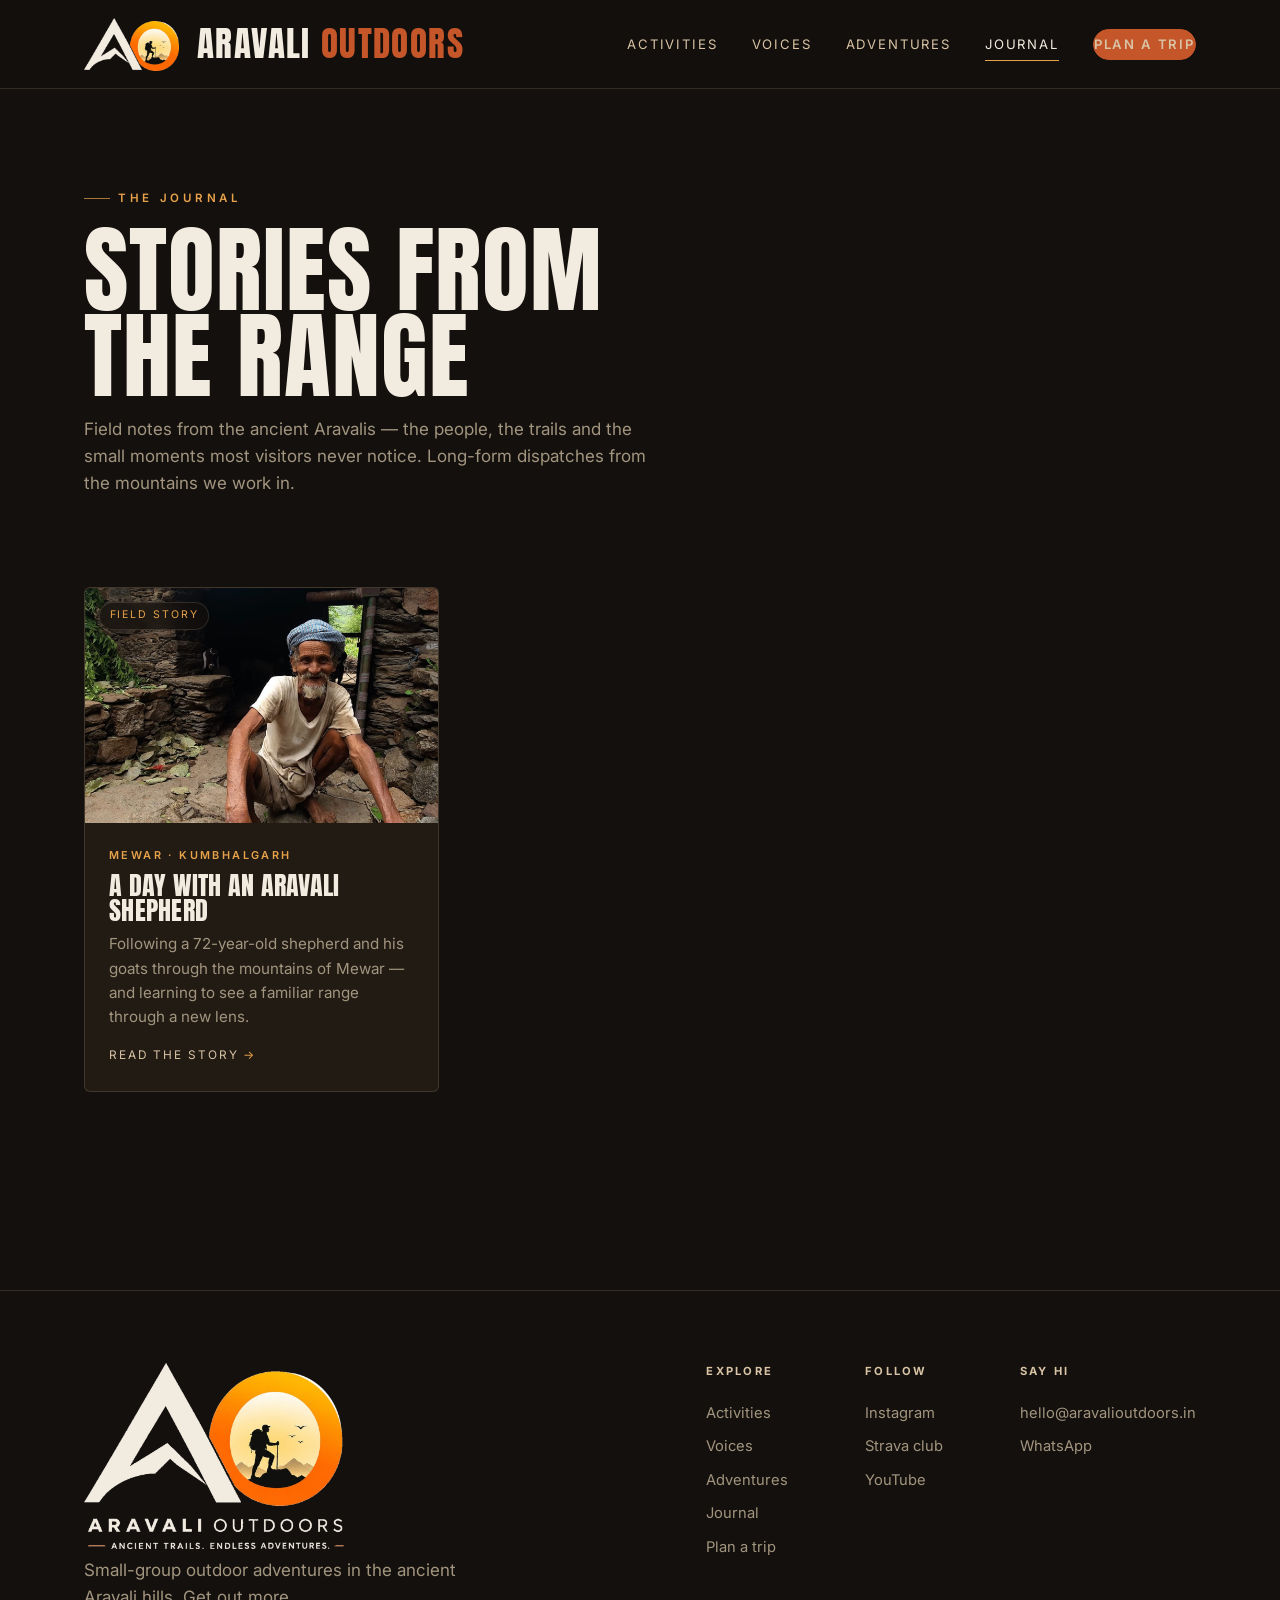
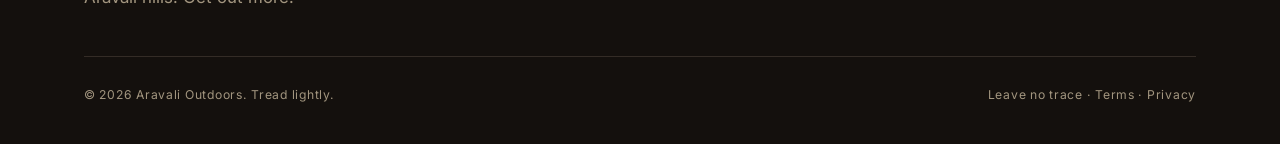
==== blog/index.html @ c0ca6ee9 "added blogs change" ====
<!doctype html>
<html lang="en">
<head>
<meta charset="utf-8" />
<meta name="viewport" content="width=device-width, initial-scale=1" />
<title>The Journal — Stories from the Aravalis · Aravali Outdoors</title>
<meta name="description" content="Field notes and stories from the Aravali hills — the people, the trails and the small moments most visitors never notice. From the team at Aravali Outdoors." />
<link rel="canonical" href="https://aravalioutdoors.com/blog/" />
<link rel="icon" href="../img/logo-favicon.png" />
<meta property="og:type" content="website" />
<meta property="og:title" content="The Journal — Stories from the Aravalis" />
<meta property="og:description" content="Field notes and stories from the ancient Aravali hills." />
<meta property="og:image" content="https://aravalioutdoors.com/img/blog/shepherd-portrait.jpg" />
<meta property="og:url" content="https://aravalioutdoors.com/blog/" />
<link rel="preconnect" href="https://fonts.googleapis.com" />
<link rel="preconnect" href="https://fonts.gstatic.com" crossorigin />
<link href="https://fonts.googleapis.com/css2?family=Anton&family=Fraunces:ital,opsz,wght@1,9..144,400;1,9..144,500&family=Inter:wght@400;500;600&display=swap" rel="stylesheet" />
<link rel="stylesheet" href="../assets/blog.css" />
</head>
<body>

<!-- Nav -->
<header class="nav solid" id="nav">
  <div class="nav-inner">
    <a href="../index.html#top" class="logo" aria-label="Aravali Outdoors home">
      <img class="brand-mark" src="../img/logo-icon-dark.png" alt="" /><span>Aravali<b>Outdoors</b></span>
    </a>
    <nav class="nav-links" aria-label="Primary">
      <a href="../index.html#activities">Activities</a>
      <a href="../index.html#voices">Voices</a>
      <a href="../index.html#adventures">Adventures</a>
      <a href="./index.html" class="active">Journal</a>
      <a href="../index.html#contact" class="btn">Plan a trip</a>
    </nav>
    <button class="nav-toggle" id="navToggle" aria-label="Toggle menu" aria-expanded="false">
      <svg viewBox="0 0 24 24" fill="none" stroke="currentColor" stroke-width="1.6"><path d="M3 6h18M3 12h18M3 18h18"/></svg>
    </button>
  </div>
</header>

<main>
  <section class="blog-hero">
    <div class="wrap">
      <span class="eyebrow">The Journal</span>
      <h1 class="display">Stories from<br>the range</h1>
      <p>Field notes from the ancient Aravalis — the people, the trails and the small moments most visitors never notice. Long-form dispatches from the mountains we work in.</p>
    </div>
  </section>

  <section class="wrap">
    <div class="post-grid">

      <a class="pcard" href="./a-day-with-an-aravali-shepherd.html">
        <div class="pcard-img">
          <img src="../img/blog/shepherd-portrait.jpg" alt="A 72-year-old Aravali shepherd smiling outside his stone hut" loading="lazy" />
        </div>
        <span class="pcard-tier">Field story</span>
        <div class="pcard-body">
          <span class="kicker">Mewar · Kumbhalgarh</span>
          <h3 class="display">A Day with an Aravali Shepherd</h3>
          <p>Following a 72-year-old shepherd and his goats through the mountains of Mewar — and learning to see a familiar range through a new lens.</p>
          <span class="read">Read the story</span>
        </div>
      </a>

    </div>
  </section>
</main>

<!-- Footer -->
<footer>
  <div class="wrap">
    <div class="foot-top">
      <div class="foot-brand">
        <a href="../index.html#top" class="foot-logo"><img src="../img/logo-full-dark.png" alt="Aravali Outdoors — ancient trails, endless adventures" /></a>
        <p>Small-group outdoor adventures in the ancient Aravali hills. Get out more.</p>
      </div>
      <div class="foot-cols">
        <div class="foot-col"><h4>Explore</h4>
          <a href="../index.html#activities">Activities</a><a href="../index.html#voices">Voices</a><a href="../index.html#adventures">Adventures</a><a href="./index.html">Journal</a><a href="../index.html#contact">Plan a trip</a>
        </div>
        <div class="foot-col"><h4>Follow</h4>
          <a href="#" onclick="return false">Instagram</a><a href="#" onclick="return false">Strava club</a><a href="#" onclick="return false">YouTube</a>
        </div>
        <div class="foot-col"><h4>Say hi</h4>
          <a href="mailto:hello@aravalioutdoors.in">hello@aravalioutdoors.in</a><a href="https://wa.me/919999999999" target="_blank" rel="noopener">WhatsApp</a>
        </div>
      </div>
    </div>
    <div class="foot-bottom">
      <span>© <span id="yr"></span> Aravali Outdoors. Tread lightly.</span>
      <span>Leave no trace · Terms · Privacy</span>
    </div>
  </div>
</footer>

<script>
(function(){
  var nav = document.getElementById("nav");
  var toggle = document.getElementById("navToggle");
  toggle.addEventListener("click", function(){
    var open = nav.classList.toggle("open");
    toggle.setAttribute("aria-expanded", open);
  });
  document.querySelectorAll(".nav-links a").forEach(function(a){
    a.addEventListener("click", function(){ nav.classList.remove("open"); toggle.setAttribute("aria-expanded","false"); });
  });
  document.getElementById("yr").textContent = new Date().getFullYear();
})();
</script>
</body>
</html>
---- assets/blog.css ----
/* ===========================================================
   Aravali Outdoors — Journal / Blog styles
   Shares the site's ember/rust theme (see index.html tokens)
   =========================================================== */
:root{
  --bg:#14100D;
  --bg-2:#1C1712;
  --panel:#221B14;
  --rust:#C4562A;
  --ember:#E7A24A;
  --sand:#D8C3A5;
  --fog:#93A08F;
  --text:#F2EBE0;
  --muted:#A2957F;
  --line:rgba(216,195,165,.16);
  --maxw:1240px;
  --readw:720px;
  --ease:cubic-bezier(.16,1,.3,1);
  --display:"Anton",Impact,sans-serif;
  --serif:"Fraunces",Georgia,serif;
  --sans:"Inter",system-ui,sans-serif;
}
*{box-sizing:border-box;margin:0;padding:0}
html{scroll-behavior:smooth}
body{
  background:var(--bg);color:var(--text);
  font-family:var(--sans);font-size:17px;line-height:1.6;
  -webkit-font-smoothing:antialiased;overflow-x:clip;
}
img{display:block;max-width:100%}
a{color:inherit;text-decoration:none}
::selection{background:var(--rust);color:#fff}
:focus-visible{outline:2px solid var(--ember);outline-offset:3px;border-radius:2px}

.wrap{max-width:var(--maxw);margin:0 auto;padding:0 clamp(20px,5vw,64px)}
.eyebrow{
  font-size:.72rem;letter-spacing:.32em;text-transform:uppercase;
  color:var(--ember);font-weight:600;display:inline-flex;align-items:center;gap:.7em;
}
.eyebrow::before{content:"";width:26px;height:1px;background:var(--ember);opacity:.7}
.display{font-family:var(--display);text-transform:uppercase;line-height:.9;letter-spacing:.01em;font-weight:400}

/* ---------- Nav (matches homepage) ---------- */
header.nav{position:fixed;top:0;left:0;right:0;z-index:100;
  transition:background .5s var(--ease),border-color .5s,backdrop-filter .5s;
  border-bottom:1px solid transparent}
header.nav.solid{background:rgba(20,16,13,.82);backdrop-filter:blur(12px);border-bottom-color:var(--line)}
.nav-inner{max-width:var(--maxw);margin:0 auto;padding:16px clamp(20px,5vw,64px);
  display:flex;align-items:center;justify-content:space-between;gap:20px}
.logo{display:inline-flex;align-items:center;gap:.5em;font-family:var(--display);
  text-transform:uppercase;font-size:clamp(1.4rem,1rem + 2vw,2.2rem);letter-spacing:.04em;color:var(--text)}
.brand-mark{height:1.5em;width:auto;display:block;flex:0 0 auto}
.logo b{color:var(--rust);font-weight:400;margin-left:.28em}
.nav-links{display:flex;align-items:center;gap:34px}
.nav-links a{font-size:.82rem;letter-spacing:.14em;text-transform:uppercase;color:var(--sand);
  position:relative;padding:4px 0}
.nav-links a::after{content:"";position:absolute;left:0;bottom:-2px;width:0;height:1px;
  background:var(--ember);transition:width .4s var(--ease)}
.nav-links a:hover::after,.nav-links a.active::after{width:100%}
.nav-links a.active{color:var(--text)}
.btn{display:inline-flex;align-items:center;gap:.6em;font-size:.8rem;letter-spacing:.12em;
  text-transform:uppercase;font-weight:600;padding:.72em 1.35em;border-radius:100px;
  background:var(--rust);color:#fff;border:1px solid var(--rust);
  transition:transform .3s var(--ease),background .3s,color .3s;cursor:pointer}
.btn:hover{transform:translateY(-2px);background:var(--ember);border-color:var(--ember);color:#20160d}
.btn.ghost{background:transparent;color:var(--text);border-color:var(--line)}
.btn.ghost:hover{background:var(--text);color:var(--bg);border-color:var(--text)}
.nav-toggle{display:none;background:none;border:0;color:var(--text);cursor:pointer;padding:6px}
.nav-toggle svg{width:26px;height:26px}

/* ---------- Blog index ---------- */
.blog-hero{padding:clamp(120px,20vh,190px) 0 clamp(30px,6vh,60px)}
.blog-hero h1{font-family:var(--display);text-transform:uppercase;
  font-size:clamp(2.6rem,8vw,6rem);line-height:.9;margin:1.2rem 0 1rem}
.blog-hero p{color:var(--muted);max-width:52ch}
.post-grid{display:grid;grid-template-columns:repeat(3,1fr);gap:24px;
  padding:clamp(20px,4vh,40px) 0 clamp(80px,14vh,150px)}
.pcard{position:relative;border:1px solid var(--line);border-radius:6px;overflow:hidden;
  background:var(--panel);transition:transform .5s var(--ease),border-color .5s;display:flex;flex-direction:column}
.pcard:hover{transform:translateY(-6px);border-color:rgba(231,162,74,.5)}
.pcard-img{aspect-ratio:3/2;overflow:hidden}
.pcard-img img{width:100%;height:100%;object-fit:cover;transition:transform 1s var(--ease)}
.pcard:hover .pcard-img img{transform:scale(1.08)}
.pcard-tier{position:absolute;top:14px;left:14px;background:rgba(20,16,13,.7);backdrop-filter:blur(6px);
  border:1px solid var(--line);border-radius:100px;padding:.4em .9em;font-size:.66rem;
  letter-spacing:.18em;text-transform:uppercase;color:var(--ember)}
.pcard-body{padding:24px 24px 26px;display:flex;flex-direction:column;flex:1}
.pcard-body .kicker{font-size:.68rem;letter-spacing:.22em;text-transform:uppercase;color:var(--ember);font-weight:600}
.pcard-body h3{font-family:var(--display);text-transform:uppercase;font-size:1.6rem;line-height:.98;margin:.5rem 0 .6rem}
.pcard-body p{color:var(--muted);font-size:.95rem;flex:1}
.pcard-body .read{margin-top:16px;font-size:.74rem;letter-spacing:.16em;text-transform:uppercase;color:var(--sand)}
.pcard-body .read::after{content:" →";color:var(--ember)}

/* ---------- Single post ---------- */
.post-hero{position:relative;height:clamp(60vh,72vh,760px);min-height:420px;
  display:flex;align-items:flex-end;overflow:hidden}
.post-hero img{position:absolute;inset:0;width:100%;height:100%;object-fit:cover;z-index:0}
.post-hero .scrim{position:absolute;inset:0;z-index:1;
  background:linear-gradient(180deg,rgba(20,16,13,.35) 0%,rgba(20,16,13,.1) 40%,rgba(20,16,13,.75) 82%,rgba(20,16,13,.98) 100%)}
.post-hero .wrap{position:relative;z-index:2;width:100%;padding-bottom:clamp(28px,6vh,60px)}
.post-hero h1{font-family:var(--display);text-transform:uppercase;
  font-size:clamp(2.4rem,6.6vw,5.4rem);line-height:.9;margin:1rem 0 .8rem;max-width:20ch;
  text-shadow:0 6px 40px rgba(0,0,0,.5)}
.post-hero .dek{color:#efe6d8;max-width:56ch;font-size:clamp(1rem,1.6vw,1.2rem)}
.post-meta{margin-top:1.4rem;display:flex;gap:22px;flex-wrap:wrap;
  font-size:.72rem;letter-spacing:.16em;text-transform:uppercase;color:var(--sand)}
.post-meta span{display:flex;align-items:center;gap:.55em}
.post-meta span::before{content:"";width:6px;height:6px;background:var(--rust);border-radius:50%}

.post{padding:clamp(48px,8vh,90px) 0 clamp(60px,10vh,120px)}
.post .col{max-width:var(--readw);margin:0 auto;padding:0 clamp(20px,5vw,32px)}
.post h2{font-family:var(--display);text-transform:uppercase;
  font-size:clamp(1.7rem,4vw,2.6rem);line-height:.98;letter-spacing:.01em;
  margin:clamp(38px,6vh,64px) 0 1rem;color:var(--sand)}
.post h2:first-child{margin-top:0}
.post p{margin:0 0 1.15rem;color:#e6dccb}
.post p.lede{font-family:var(--serif);font-style:italic;font-size:1.28rem;line-height:1.5;color:#f4ecdf}
.post .pullquote{margin:clamp(34px,5vh,52px) 0;padding-left:26px;border-left:2px solid var(--rust)}
.post .pullquote p{font-family:var(--serif);font-style:italic;font-weight:500;
  font-size:clamp(1.4rem,3vw,2rem);line-height:1.24;color:#f4ecdf;margin:0}

/* full-bleed-ish figures between paragraphs */
figure.shot{margin:clamp(30px,5vh,52px) 0}
figure.shot img{width:100%;border-radius:6px;box-shadow:0 20px 50px rgba(0,0,0,.4)}
figure.shot figcaption{margin-top:.8em;font-size:.78rem;letter-spacing:.06em;color:var(--muted);text-align:center}

/* Expedition details table */
.exp{margin:clamp(40px,6vh,64px) 0 0}
.exp h2{margin-bottom:1.2rem}
.exp table{width:100%;border-collapse:collapse;border:1px solid var(--line);border-radius:8px;overflow:hidden}
.exp td{padding:14px 18px;border-bottom:1px solid var(--line);vertical-align:top;font-size:.95rem}
.exp tr:last-child td{border-bottom:0}
.exp td:first-child{width:38%;color:var(--muted);font-size:.72rem;letter-spacing:.14em;
  text-transform:uppercase;background:rgba(255,255,255,.02)}
.exp td:last-child{color:var(--sand)}

/* Video embed */
.videobox{margin:clamp(40px,6vh,64px) 0 0}
.videobox h2{margin-bottom:1.2rem}
.ratio{position:relative;width:100%;aspect-ratio:16/9;border-radius:8px;overflow:hidden;
  border:1px solid var(--line);background:#000}
.ratio iframe{position:absolute;inset:0;width:100%;height:100%;border:0}

/* Post footer CTA + back */
.post-cta{margin:clamp(50px,8vh,90px) auto 0;max-width:var(--readw);
  padding:clamp(28px,4vw,40px);border:1px solid var(--line);border-radius:10px;
  background:var(--panel);text-align:center}
.post-cta h3{font-family:var(--display);text-transform:uppercase;font-size:clamp(1.6rem,4vw,2.4rem);line-height:.95;margin-bottom:.8rem}
.post-cta p{color:var(--muted);max-width:44ch;margin:0 auto 1.5rem}
.backlink{display:inline-flex;align-items:center;gap:.5em;margin-top:clamp(40px,6vh,60px);
  font-size:.76rem;letter-spacing:.16em;text-transform:uppercase;color:var(--sand)}
.backlink::before{content:"←";color:var(--ember)}

/* ---------- Footer (matches homepage) ---------- */
footer{border-top:1px solid var(--line);padding:clamp(50px,8vh,80px) 0 40px;background:var(--bg);margin-top:clamp(40px,8vh,90px)}
.foot-top{display:flex;justify-content:space-between;gap:34px;flex-wrap:wrap;padding-bottom:44px;border-bottom:1px solid var(--line)}
.foot-brand .logo{font-size:1.5rem;margin-bottom:1rem}
.foot-brand p{color:var(--muted);max-width:34ch}
.foot-logo{display:inline-block;line-height:0}
.foot-logo img{width:260px;max-width:66vw;height:auto}
.foot-cols{display:flex;gap:clamp(34px,6vw,90px);flex-wrap:wrap}
.foot-col h4{font-size:.7rem;letter-spacing:.2em;text-transform:uppercase;color:var(--sand);margin-bottom:16px}
.foot-col a{display:block;color:var(--muted);font-size:.92rem;padding:5px 0;transition:color .3s}
.foot-col a:hover{color:var(--ember)}
.foot-bottom{display:flex;justify-content:space-between;gap:16px;flex-wrap:wrap;padding-top:28px;
  color:var(--muted);font-size:.76rem;letter-spacing:.06em}

/* ---------- Responsive ---------- */
@media(max-width:900px){
  .nav-links{display:none}
  .nav-toggle{display:block}
  header.nav.open .nav-links{display:flex;position:absolute;top:100%;left:0;right:0;
    flex-direction:column;gap:0;background:rgba(20,16,13,.97);backdrop-filter:blur(12px);
    border-bottom:1px solid var(--line);padding:8px 0}
  header.nav.open .nav-links a{padding:15px clamp(20px,5vw,64px)}
  header.nav.open .nav-links .btn{margin:12px clamp(20px,5vw,64px)}
  .post-grid{grid-template-columns:1fr}
}
@media(prefers-reduced-motion:reduce){
  *{animation-duration:.001ms!important;animation-iteration-count:1!important;
    transition-duration:.001ms!important;scroll-behavior:auto!important}
}
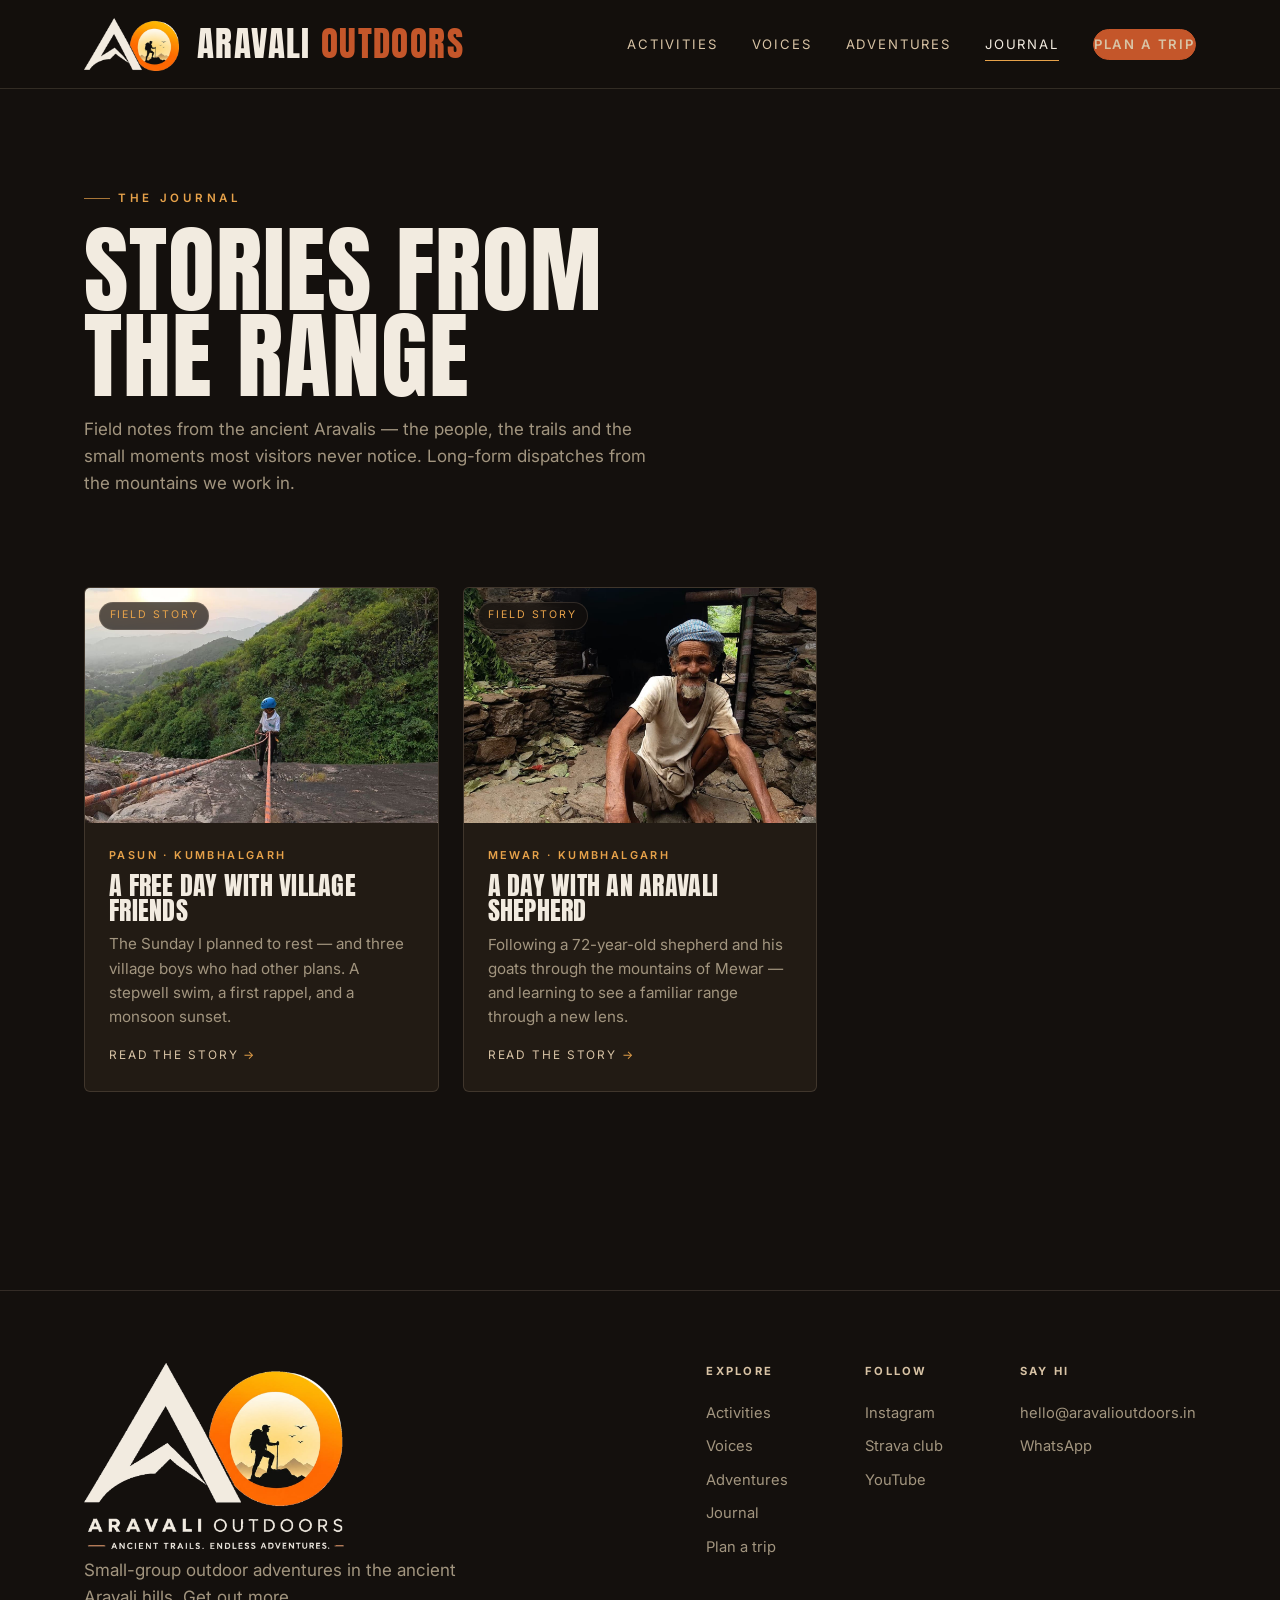
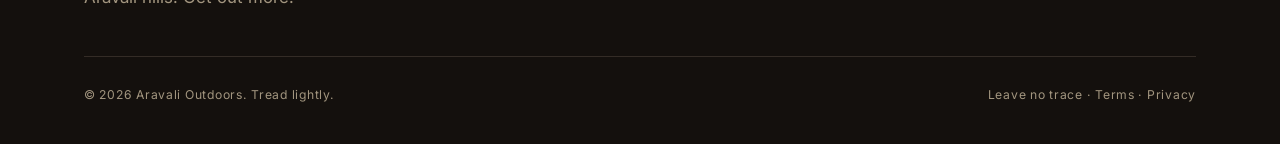
==== commit a03160fe: "Debugging the second blog update issue uploaded all the files once again" ====
--- a/blog/index.html
+++ b/blog/index.html
@@ -49,6 +49,19 @@
 
   <section class="wrap">
     <div class="post-grid">
+
+      <a class="pcard" href="./a-free-day-with-village-friends.html">
+        <div class="pcard-img">
+          <img src="../img/blog/rappel-sunset.jpg" alt="A young boy rappelling down a granite wall at sunset in the Aravalis" loading="lazy" />
+        </div>
+        <span class="pcard-tier">Field story</span>
+        <div class="pcard-body">
+          <span class="kicker">Pasun · Kumbhalgarh</span>
+          <h3 class="display">A Free Day with Village Friends</h3>
+          <p>The Sunday I planned to rest — and three village boys who had other plans. A stepwell swim, a first rappel, and a monsoon sunset.</p>
+          <span class="read">Read the story</span>
+        </div>
+      </a>
 
       <a class="pcard" href="./a-day-with-an-aravali-shepherd.html">
         <div class="pcard-img">
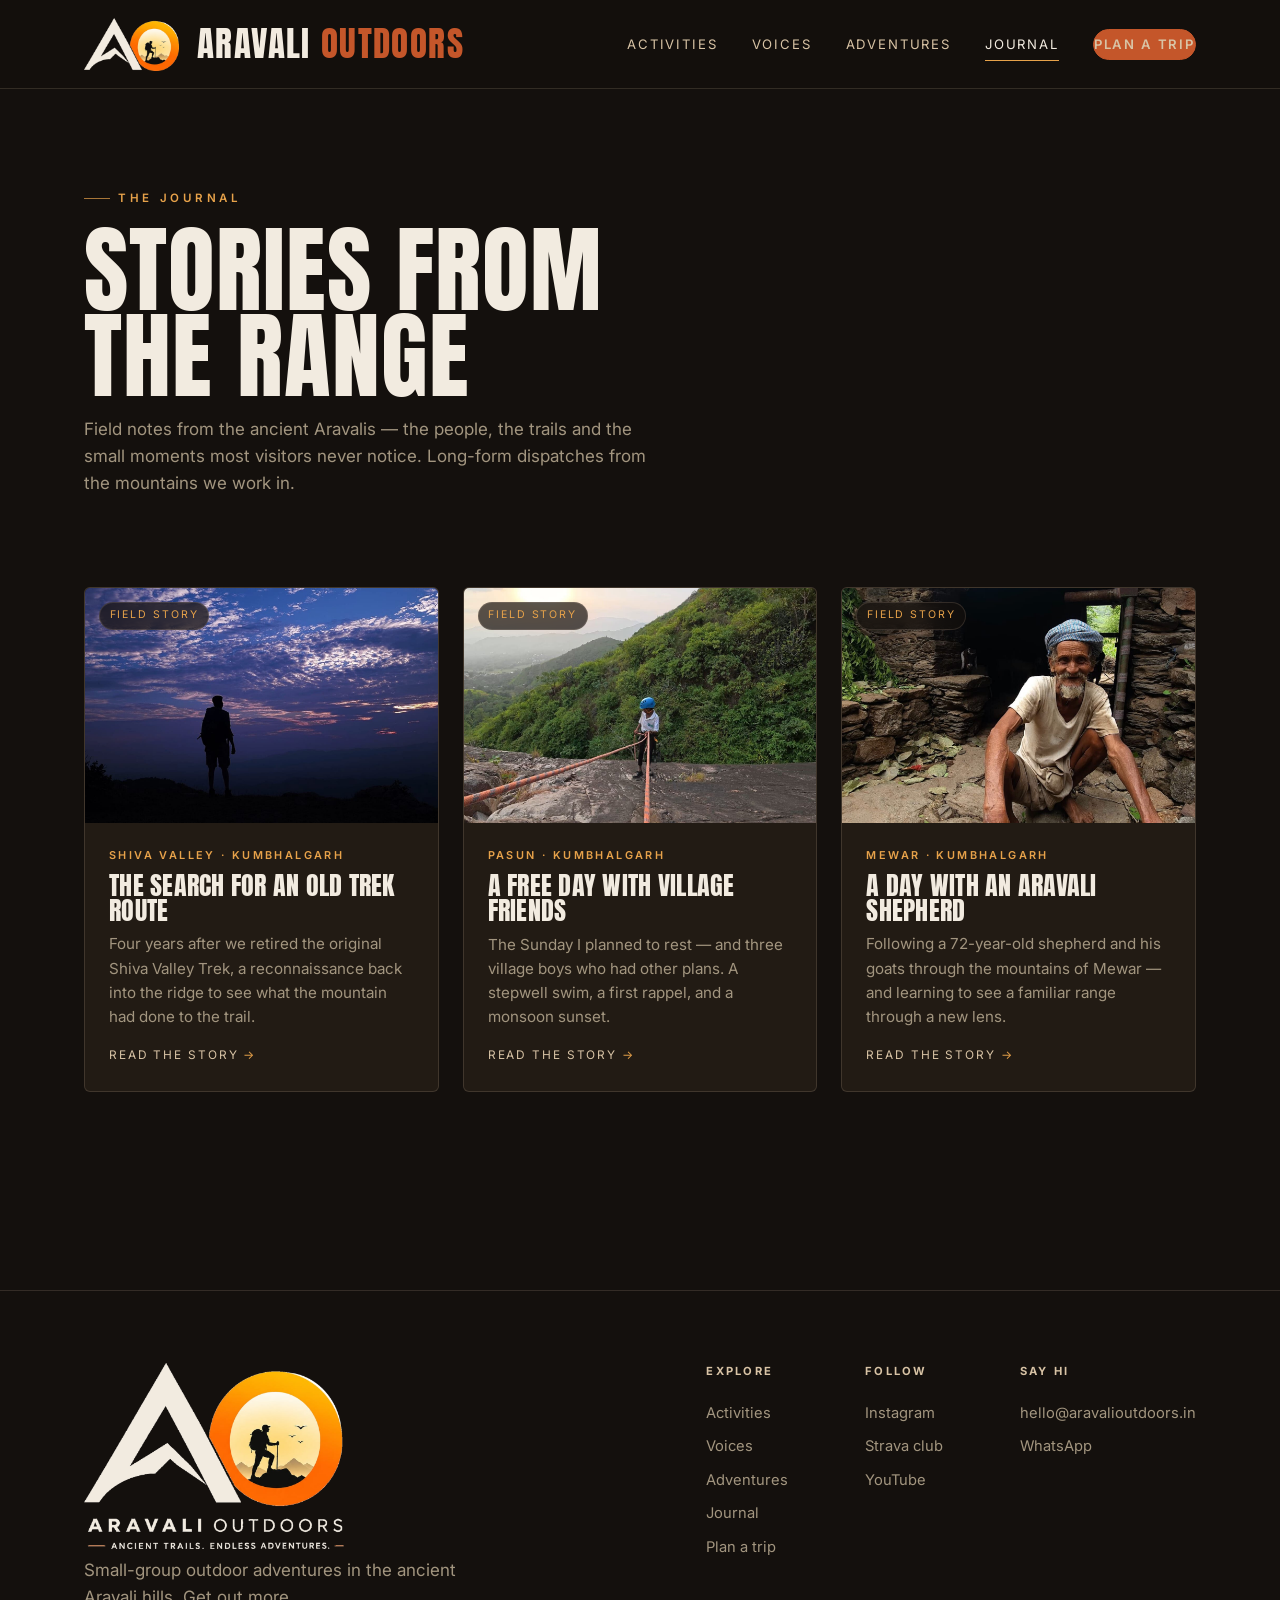
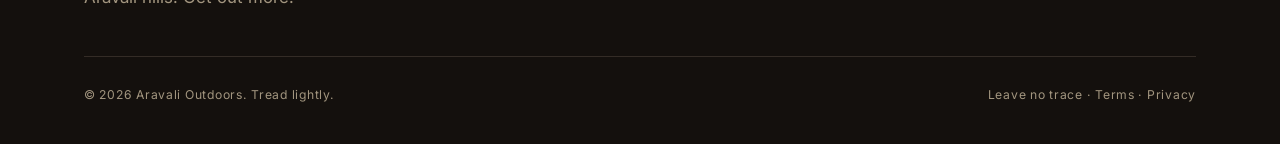
==== commit 38e5a5e6: "updated blog index file" ====
--- a/blog/index.html
+++ b/blog/index.html
@@ -49,6 +49,19 @@
 
   <section class="wrap">
     <div class="post-grid">
+
+      <a class="pcard" href="./the-search-for-an-old-trek-route.html">
+        <div class="pcard-img">
+          <img src="../img/blog/summit-sunset.jpg" alt="A lone figure at a ridge-top campsite at sunset in the Aravalis" loading="lazy" />
+        </div>
+        <span class="pcard-tier">Field story</span>
+        <div class="pcard-body">
+          <span class="kicker">Shiva Valley · Kumbhalgarh</span>
+          <h3 class="display">The Search for an Old Trek Route</h3>
+          <p>Four years after we retired the original Shiva Valley Trek, a reconnaissance back into the ridge to see what the mountain had done to the trail.</p>
+          <span class="read">Read the story</span>
+        </div>
+      </a>
 
       <a class="pcard" href="./a-free-day-with-village-friends.html">
         <div class="pcard-img">
@@ -121,5 +134,8 @@
   document.getElementById("yr").textContent = new Date().getFullYear();
 })();
 </script>
+<!-- Analytics: Vercel Web Analytics (auto pageviews) + custom events -->
+<script defer src="/_vercel/insights/script.js"></script>
+<script defer src="../assets/analytics.js"></script>
 </body>
 </html>
